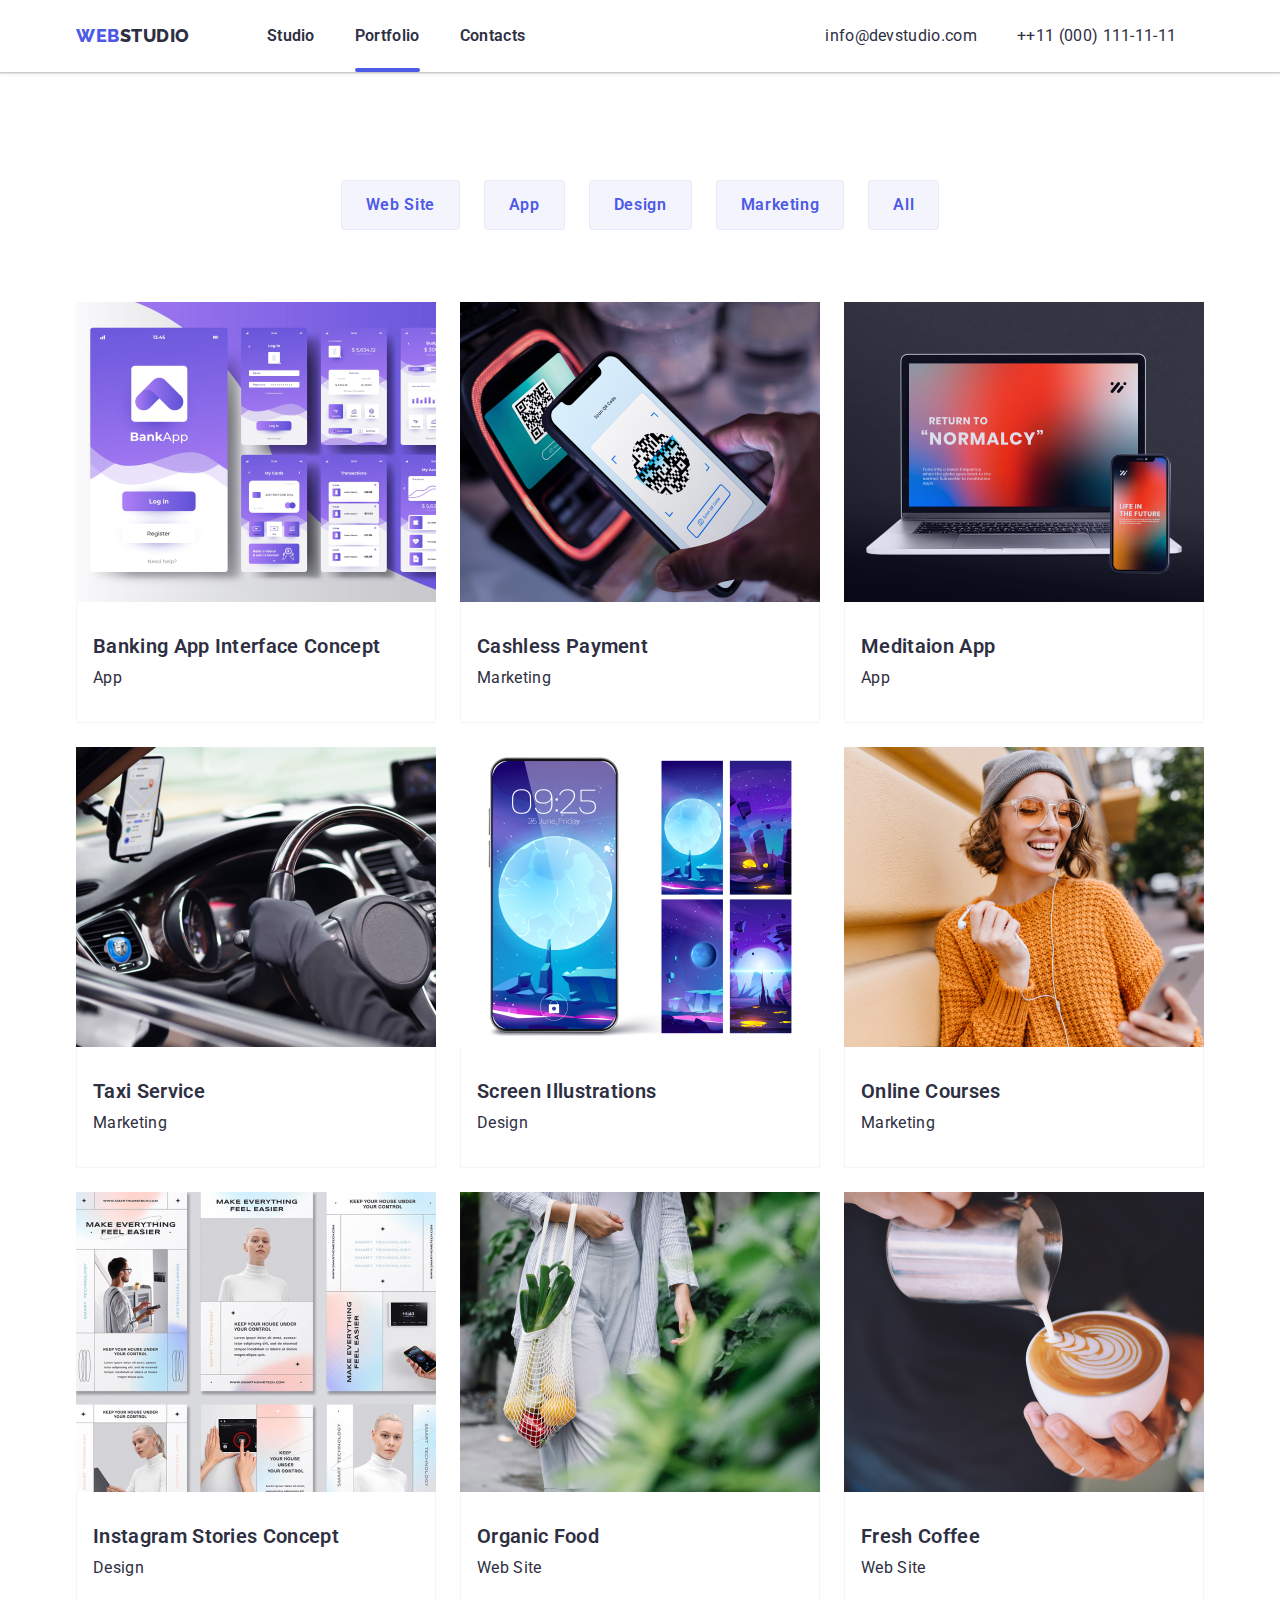
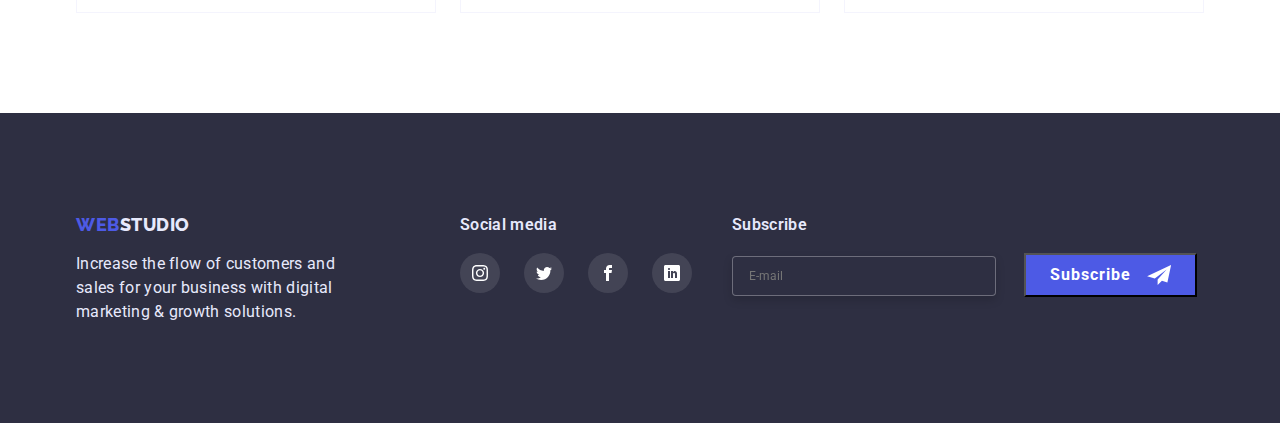
==== portfolio.html @ caf5ab5a "hw7 studio m-first" ====
<!DOCTYPE html>
<html lang="en">
  <head>
    <meta charset="UTF-8" />
    <meta http-equiv="X-UA-Compatible" content="IE=edge" />
    <meta name="viewport" content="width=device-width, initial-scale=1.0" />
    <link rel="stylesheet" href="./css/modern-normalize.css" />
    <link rel="stylesheet" href="./css/style.css" />
    <link rel="preconnect" href="https://fonts.googleapis.com" />
    <link rel="preconnect" href="https://fonts.gstatic.com" crossorigin />
    <link
      href="https://fonts.googleapis.com/css2?family=Raleway:wght@700&family=Roboto:wght@400;500;700;900&display=swap"
      rel="stylesheet"
    />
    <title>Halahan Kirill HW2[index]</title>
  </head>
  <body>
    <!--Header-->
    <header class="header">
      <div class="container">
        <!--logo-->
        <a href="./index.html" class="logo"><span>WEB</span>STUDIO</a>
        <!--Navigation-->
        <nav>
          <ul class="primary-navigation-list">
            <li class="primary-nav-item">
              <a class="primary-navigation-link" href="./index.html">Studio</a>
            </li>
            <li class="primary-nav-item">
              <a class="primary-navigation-link current" href="./portfolio.html"
                >Portfolio</a
              >
            </li>
            <li class="primary-nav-item">
              <a class="primary-navigation-link" href="#">Contacts</a>
            </li>
          </ul>
        </nav>
        <!--Contacts-->
        <ul class="contacts-list">
          <li class="contact-item">
            <a class="contact-link" href="mailto:info@devstudio.com"
              >info@devstudio.com</a
            >
          </li>
          <li class="contact-item">
            <a class="contact-link" href="tel:++110001111111"
              >++11 (000) 111-11-11</a
            >
          </li>
        </ul>
      </div>
    </header>
    <main>
      <!--Filters-->
      <section class="portfolio-section">
        <ul class="filter-list">
          <li class="filter-button">
            <button class="filter-item" type="button">Web Site</button>
          </li>
          <li class="filter-button">
            <button class="filter-item" type="button">App</button>
          </li>
          <li class="filter-button">
            <button class="filter-item" type="button">Design</button>
          </li>
          <li class="filter-button">
            <button class="filter-item" type="button">Marketing</button>
          </li>
          <li class="filter-button">
            <button class="filter-item" type="button">All</button>
          </li>
        </ul>
        <!--Catalog-->
        <div class="container">
          <ul class="catalog-list">
            <li class="catalog-item">
              <a class="catalog-link" href="#">
                <div class="catalog-thumb">
                  <img
                    class="catalog-image"
                    src="./img/banking_app.jpg"
                    alt="Banking App"
                  />
                  <div class="catalog-overlay">
                    <p class="catalog-overlay-text">
                      14 Stylish and User-Friendly App Design Concepts · Task
                      Manager App · Calorie Tracker App · Exotic Fruit Ecommerce
                      App · Cloud Storage App
                    </p>
                  </div>
                </div>
                <div class="catalog-content">
                  <h3 class="catalog-heading heading-color">
                    Banking App Interface Concept
                  </h3>
                  <p class="catalog-desc">App</p>
                </div>
              </a>
            </li>
            <li class="catalog-item">
              <a class="catalog-link" href="#">
                <div class="catalog-thumb">
                  <img
                    class="catalog-image"
                    src="./img/cashless_payment.jpg"
                    alt="Project"
                  />
                  <div class="catalog-overlay">
                    <p class="catalog-overlay-text">
                      14 Stylish and User-Friendly App Design Concepts · Task
                      Manager App · Calorie Tracker App · Exotic Fruit Ecommerce
                      App · Cloud Storage App
                    </p>
                  </div>
                </div>
                <div class="catalog-content">
                  <h3 class="catalog-heading heading-color">
                    Cashless Payment
                  </h3>
                  <p class="catalog-desc">Marketing</p>
                </div>
              </a>
            </li>
            <li class="catalog-item">
              <a class="catalog-link" href="#">
                <div class="catalog-thumb">
                  <img
                    class="catalog-image"
                    src="./img/meditation_app.jpg"
                    alt="Meditaion App"
                  />
                  <div class="catalog-overlay">
                    <p class="catalog-overlay-text">
                      14 Stylish and User-Friendly App Design Concepts · Task
                      Manager App · Calorie Tracker App · Exotic Fruit Ecommerce
                      App · Cloud Storage App
                    </p>
                  </div>
                </div>
                <div class="catalog-content">
                  <h3 class="catalog-heading heading-color">Meditaion App</h3>
                  <p class="catalog-desc">App</p>
                </div>
              </a>
            </li>
            <li class="catalog-item">
              <a class="catalog-link" href="#">
                <div class="catalog-thumb">
                  <img
                    class="catalog-image"
                    src="./img/taxi_service.jpg"
                    alt="Taxi Service"
                  />
                  <div class="catalog-overlay">
                    <p class="catalog-overlay-text">
                      14 Stylish and User-Friendly App Design Concepts · Task
                      Manager App · Calorie Tracker App · Exotic Fruit Ecommerce
                      App · Cloud Storage App
                    </p>
                  </div>
                </div>
                <div class="catalog-content">
                  <h3 class="catalog-heading heading-color">Taxi Service</h3>
                  <p class="catalog-desc">Marketing</p>
                </div>
              </a>
            </li>
            <li class="catalog-item">
              <a class="catalog-link" href="#">
                <div class="catalog-thumb">
                  <img
                    class="catalog-image"
                    src="./img/screen_illustration.jpg"
                    alt="Screen Illustrations"
                  />
                  <div class="catalog-overlay">
                    <p class="catalog-overlay-text">
                      14 Stylish and User-Friendly App Design Concepts · Task
                      Manager App · Calorie Tracker App · Exotic Fruit Ecommerce
                      App · Cloud Storage App
                    </p>
                  </div>
                </div>
                <div class="catalog-content">
                  <h3 class="catalog-heading heading-color">
                    Screen Illustrations
                  </h3>
                  <p class="catalog-desc">Design</p>
                </div>
              </a>
            </li>
            <li class="catalog-item">
              <a class="catalog-link" href="#">
                <div class="catalog-thumb">
                  <img
                    class="catalog-image"
                    src="./img/online_cources.jpg"
                    alt="Online Courses"
                  />
                  <div class="catalog-overlay">
                    <p class="catalog-overlay-text">
                      14 Stylish and User-Friendly App Design Concepts · Task
                      Manager App · Calorie Tracker App · Exotic Fruit Ecommerce
                      App · Cloud Storage App
                    </p>
                  </div>
                </div>
                <div class="catalog-content">
                  <h3 class="catalog-heading heading-color">Online Courses</h3>
                  <p class="catalog-desc">Marketing</p>
                </div>
              </a>
            </li>
            <li class="catalog-item">
              <a class="catalog-link" href="#">
                <div class="catalog-thumb">
                  <img
                    class="catalog-image"
                    src="./img/instagram_stories.jpg"
                    alt="Instagram Stories Concept"
                  />
                  <div class="catalog-overlay">
                    <p class="catalog-overlay-text">
                      14 Stylish and User-Friendly App Design Concepts · Task
                      Manager App · Calorie Tracker App · Exotic Fruit Ecommerce
                      App · Cloud Storage App
                    </p>
                  </div>
                </div>
                <div class="catalog-content">
                  <h3 class="catalog-heading heading-color">
                    Instagram Stories Concept
                  </h3>
                  <p class="catalog-desc">Design</p>
                </div>
              </a>
            </li>
            <li class="catalog-item">
              <a class="catalog-link" href="#">
                <div class="catalog-thumb">
                  <img
                    class="catalog-image"
                    src="./img/organic_food.jpg"
                    alt="Organic Food"
                  />
                  <div class="catalog-overlay">
                    <p class="catalog-overlay-text">
                      14 Stylish and User-Friendly App Design Concepts · Task
                      Manager App · Calorie Tracker App · Exotic Fruit Ecommerce
                      App · Cloud Storage App
                    </p>
                  </div>
                </div>
                <div class="catalog-content">
                  <h3 class="catalog-heading heading-color">Organic Food</h3>
                  <p class="catalog-desc">Web Site</p>
                </div>
              </a>
            </li>
            <li class="catalog-item">
              <a class="catalog-link" href="#">
                <div class="catalog-thumb">
                  <img
                    class="catalog-image"
                    src="./img/coffe.jpg"
                    alt="Fresh Coffee"
                  />
                  <div class="catalog-overlay">
                    <p class="catalog-overlay-text">
                      14 Stylish and User-Friendly App Design Concepts · Task
                      Manager App · Calorie Tracker App · Exotic Fruit Ecommerce
                      App · Cloud Storage App
                    </p>
                  </div>
                </div>
                <div class="catalog-content">
                  <h3 class="catalog-heading heading-color">Fresh Coffee</h3>
                  <p class="catalog-desc">Web Site</p>
                </div>
              </a>
            </li>
          </ul>
        </div>
      </section>
    </main>
    <footer class="footer">
      <div class="footer-container">
        <div class="footer-desc-block">
          <a href="./index.html" class="footer-logo"><span>WEB</span>STUDIO</a>
          <p class="footer-desc">
            Increase the flow of customers and sales for your business with
            digital marketing & growth solutions.
          </p>
        </div>
        <div class="footer-social-media-block">
          <p class="footer-social-media-title">Social media</p>
          <ul class="footer-social-media-list">
            <li class="footer-social-media-item">
              <a href="#" class="footer-social-media-link">
                <svg class="footer-social-media-ico">
                  <use href="./img/symbol-defs.svg#instagram"></use>
                </svg>
              </a>
            </li>
            <li class="footer-social-media-item">
              <a href="#" class="footer-social-media-link">
                <svg class="footer-social-media-ico">
                  <use href="./img/symbol-defs.svg#twitter"></use>
                </svg>
              </a>
            </li>
            <li class="footer-social-media-item">
              <a href="#" class="footer-social-media-link">
                <svg class="footer-social-media-ico">
                  <use href="./img/symbol-defs.svg#facebook"></use>
                </svg>
              </a>
            </li>
            <li class="footer-social-media-item">
              <a href="#" class="footer-social-media-link">
                <svg class="footer-social-media-ico">
                  <use href="./img/symbol-defs.svg#linkedin"></use>
                </svg>
              </a>
            </li>
          </ul>
        </div>
        <div class="footer-subscribe-block">
          <p class="footer-social-media-title">Subscribe</p>
          <form class="subscribe-form">
            <input
              type="email"
              placeholder="E-mail"
              name="mail"
              class="subscribe-mail"
            />
            <button type="submit" class="subscribe-button">
              Subscribe
              <svg class="subscribe-ico">
                <use href="./img/symbol-defs.svg#send"></use>
              </svg>
            </button>
          </form>
        </div>
      </div>
    </footer>
  </body>
</html>
---- css/style.css ----
body{
    background-color: #FFFFFF;
    font-family: 'Roboto', sans-serif;
    letter-spacing: 0.02em;
    color: #434455;
}

h1,
h2,
h3,
h4,
h5,
h6,
p,
ul {
    margin: 0;
    padding: 0;
}

.container{
    display: flex;
    flex-wrap: wrap;
    align-items: center;
    width: 1158px;
    padding: 0 15px 0 15px;
    margin: auto;
}

.footer-container{
    display: flex;
    flex-wrap: wrap;
    width: 1158px;
    padding: 0 15px 0 15px;
    margin: auto;
}


.section{
    padding: 120px 0 120px 0
}

.img-section {
    padding-bottom: 120px;
}

.portfolio-section{
    padding-top: 108px;
    padding-bottom: 100px;
}

.catalog-section{
    padding-bottom: 120px;
    padding-top: 0px;
}

.catalog-link{
    text-decoration: none;
    color: #2e2f42;
}

.heading-color{
    color: #2E2F42
}


.header{
    box-shadow: 0px 2px 1px rgba(46, 47, 66, 0.08),
        0px 1px 1px rgba(46, 47, 66, 0.16),
        0px 1px 6px rgba(46, 47, 66, 0.08);
}

.logo {
    font-family: 'Raleway';
    font-weight: 800;
    color: #2E2F42;
    text-decoration: none;
    font-size: 18px;
    line-height: 1.3;
    letter-spacing: 0.03em;
    margin-right: 77px;
    padding: 24px 0;
}

.logo span {
    font-family: 'Raleway';
    color: #4D5AE5;
    font-weight: 800;
}

.primary-navigation-list{
    list-style: none;
    display: flex;
    margin-right: 300px;
}

.primary-nav-item:not(:last-child) {
    margin-right: 40px;
}

.primary-navigation-link{
    display: block;
    color: #2E2F42;
    padding-top: 24px;
    padding-bottom: 24px;
    text-decoration: none;
    font-style: normal;
    font-weight: 600;
    font-size: 16px;
    line-height: 1.5;
    position: relative;

    transition-property: color;
    transition-duration: 250ms;
    transition-timing-function: cubic-bezier(0.4, 0, 0.2, 1);
}

.primary-navigation-item:last-child {
    margin-right: 0px;
}

.primary-navigation-link:hover,
.primary-navigation-link:focus {
    color: #434455;
}

.current::after {
    content: '';
    display: block;
    position: absolute;
    left: 0;
    bottom: 0;
    width: 100%;
    height: 4px;
    background-color: #4D5AE5;
    border-radius: 2px;
}

.primary-navigation-link:active {
    color: #4D5AE5;
}

.contacts-list {
    list-style: none;
    display: flex;
}

.contacts-list .contact-item:not(:last-child){
    margin-right: 40px;
}

.contact-link{
    color: #2E2F42;
    text-decoration: none;
    font-weight: 400;
    font-size: 16px;
    line-height: 1.5;

    transition-property: color;
    transition-duration: 250ms;
    transition-timing-function: cubic-bezier(0.4, 0, 0.2, 1);
}

.contact-link:hover,
.contact-link:focus {
    color: #434455;
}

.contact-link:active {
    color: #4D5AE5;
}

.hero-section{
    padding: 192px 0 192px 0;
    text-align: center;
    background-size: cover;
    max-width: 1600px;
    height: 603px;
    background-position: center;
    background-size: cover;
    margin-left:auto;
    margin-right: auto;
}

@media (min-resolution: 2dppx){
    .hero-section{
        background-image: linear-gradient(rgba(0, 0, 0, 0.7), rgba(0, 0, 0, 0.7)), url("../img/mobile_hero_bg@2x.jpg");
    }
}

@media (min-width: 768px){
    .hero-section{
        background-image: linear-gradient(rgba(0, 0, 0, 0.7), rgba(0, 0, 0, 0.7)), url("../img/tablet_hero_bg.jpg");
    }

        @media (min-resolution: 2dppx) {
            .hero-section {
                background-image: linear-gradient(rgba(0, 0, 0, 0.7), rgba(0, 0, 0, 0.7)), url("../img/tablet_hero_bg@2x.jpg");
            }
}
}

@media (min-width: 1200px) {
    .hero-section {
        background-image: linear-gradient(rgba(0, 0, 0, 0.7), rgba(0, 0, 0, 0.7)), url("../img/desktop_hero_bg.jpg");
    }

    @media (min-resolution: 2dppx) {
        .hero-section {
            background-image: linear-gradient(rgba(0, 0, 0, 0.7), rgba(0, 0, 0, 0.7)), url("../img/desktop_hero_bg@2x.jpg");
        }
    }
}



.hero-text{
    font-weight: 600;
    font-size: 56px;
    line-height: 1.07;
    color: #fff;
    margin-bottom: 48px;
    
}



.hero-button{
    font-family: 'Roboto', sans-serif;
    letter-spacing: 0.02em;
    font-weight: 600;
    font-size: 16px;
    line-height: 1.18;
    letter-spacing: 0.04em;
    cursor: pointer;
    color: #fff;
    background: #4D5AE5;
    border-style: none;
    border-radius: 4px;
    box-shadow: 0px 4px 4px 0px #00000026;
    padding: 16px 32px;

    transition-property: background box-shadow;
    transition-duration: 250ms;
    transition-timing-function: cubic-bezier(0.4, 0, 0.2, 1);
}

.hero-button:hover,
.hero-button:focus {
    box-shadow: 0px 1px 6px rgba(46, 47, 66, 0.08), 0px 1px 1px rgba(46, 47, 66, 0.16), 0px 2px 1px rgba(46, 47, 66, 0.08);
        
}

.hero-button:active{
    background: #404BBF;
        box-shadow: 0px 4px 4px rgba(0, 0, 0, 0.15);
        
}

.what-are-we-doing-list{
    list-style: none;
    display: flex;
    justify-content: space-between;
    align-items: center;

}

.what-are-we-doing-ico-bg{
    display: flex;
    justify-content: center;
    align-items: center;
    width: 264px;
    height: 112px;
    background: #F4F4FD;
    border-radius: 4px;
    margin-bottom: 8px;
}

.what-are-we-doing-ico{
    display: block;
    width: 64px;
    height: 64px;
}

.what-are-we-doing-item{
    width: 264px;
    margin-right: 24px;
}

.what-are-we-doing-item:last-child {
    margin-right: 0px;
}

.what-are-we-doing-heading{
    font-weight: 600;
    font-size: 20px;
    line-height: 1.2;
    margin-bottom: 8px;
}

.what-are-we-doing-img-heading{
    text-align: center;
    text-transform: capitalize;
        margin-bottom: 72px;
}

.what-are-we-doing-content {
    line-height: 1.5;
}

.what-are-we-doing-img-heading{
    font-weight: 600;
    font-size: 36px;
    line-height: 1.11;
}

.our-team-heading{
    font-weight: 600;
    font-size: 36px;
    line-height: 1.11;
    text-align: center;
    margin-bottom: 72px;
}

.work-list{
    display: flex;
    flex-wrap: wrap;
    list-style: none;
}

.work-item{
    width: 360;
    margin-right: 24px;
}

.work-item:last-child {
    margin-right: 0px;
}

.team{
    background-color: #F4F4FD;
}

.team-list{
    display: flex;
    flex-wrap: wrap;
    list-style: none;
}

.team-item{
    background-color: #FFFFFF;
    text-align: center;
    margin-right: 24px;
    box-shadow: 0px 1px 6px rgba(46, 47, 66, 0.08), 0px 1px 1px rgba(46, 47, 66, 0.16), 0px 2px 1px rgba(46, 47, 66, 0.08);
    border-radius: 0px 0px 4px 4px;
}

.team-item:last-child {
    margin-right: 0px;
}

.person-card-content{
    padding: 32px 16px;
}


.person-name-heading{
    font-weight: 600;
    font-size: 20px;
    line-height: 1.2;
    margin-bottom: 8px;
}

.person-description{
    font-weight: 400;
    font-size: 16px;
    line-height: 1.5;
}

.person-social-media-list{
    list-style: none;
    display: flex;
    justify-content: center;
    align-items: center;
    gap: 24px;
    margin-top: 12px;
}

.person-social-media-link{
    display: flex;
    justify-content: center;
    align-items: center;
    width: 40px;
    height: 40px;
    background-color: #4D5AE5;
    border-radius: 50%;

    transition-property: background-color;
    transition-duration: 250ms;
    transition-timing-function: cubic-bezier(0.4, 0, 0.2, 1);
}

.person-social-media-link:hover,
.person-social-media-link:focus{
    background-color: #31D0AA;
}

.person-social-media-ico {
    display: block;
    fill: #FFFFFF;
    width: 16px;
    height: 16px;
}

.customers-list{
    list-style: none;
    display: flex;
    flex-wrap: wrap;
}

.customers-item:not(:last-child){
    margin-right: 24px;
}

.customers-link{
    display: flex;
    justify-content: center;
    align-items: center;
    width: 168px;
    height: 88px;
    color: #8E8F99;
    border: 1px solid #8E8F99;
    border-radius: 4px;

    transition-property: color, border;
    transition-duration: 250ms;
    transition-timing-function: cubic-bezier(0.4, 0, 0.2, 1);
}

.customers-link:hover,
.customers-link:focus{
    color: #4D5AE5;
    border: 1px solid #4D5AE5;
}

.customers-ico{
    display: block;
    width: 104px;
    height: 56px;
    fill: currentColor;
}


.filter-list {
    display: flex;
    flex-wrap: wrap;
    justify-content: center;
    margin-bottom: 72px;
    list-style: none;
}

.filter-button {
    margin-right: 24px;
}

.filter-button:last-child {
    margin-right: 0px;
}

.filter-item {
    padding: 12px 24px;
    font-family: 'Roboto', sans-serif;
    font-weight: 600;
    font-size: 16px;
    line-height: 1.5;
    letter-spacing: 0.04em;
    background-color: #F4F4FD;
    color:#4D5AE5;
    cursor: pointer;
    border: 1px solid #E7E9FC;
    border-radius: 4px;
    
    transition-property: background-color, box-shadow, color;
    transition-duration: 250ms;
    transition-timing-function: cubic-bezier(0.4, 0, 0.2, 1);
}

.filter-item:hover,
.filter-item:focus {
    background-color: #4D5AE5;
    box-shadow: 0px 3px 1px rgba(0, 0, 0, 0.1), 0px 2px 1px rgba(0, 0, 0, 0.08), 0px 2px 2px rgba(0, 0, 0, 0.12);
    color: #fff;
}


.filter-item:active{
    background: #404BBF;
}

.catalog-list{
    display: flex;
    flex-wrap: wrap;
    list-style: none;
    margin-bottom: calc(-1 * 24px);
    margin-left: calc(-1 * 24px);
}

.catalog-item {
    font-weight: 400;
    font-size: 16px;
    line-height: 1.5;
    flex-basis: calc(100% / 3 - 2 *24px);
    margin-bottom: 24px;
    margin-left: 24px;

    transition-property: box-shadow;
    transition-duration: 250ms;
    transition-timing-function: cubic-bezier(0.4, 0, 0.2, 1);
}

.catalog-item:hover,
.catalog-item:focus{
    box-shadow: 0px 1px 6px rgba(46, 47, 66, 0.08), 0px 1px 1px rgba(46, 47, 66, 0.16), 0px 2px 1px rgba(46, 47, 66, 0.08);
}

.catalog-thumb{
    position: relative;
    overflow: hidden;
}

.catalog-overlay {
    content: "";
    position:absolute;
    top: 0;
    left: 0;
    width: 100%;
    height: 100%;
    background-color: #4D5AE5;
    opacity: 1;


    transform: translateY(100%);
    transition: transform 250ms cubic-bezier(0.4, 0, 0.2, 1)
}

.catalog-item:hover .catalog-overlay,
.catalog-item:focus .catalog-overlay{
    transform: translateY(0);
}

.catalog-overlay-text{
    color: #fff;
    position: absolute;
    display: flex;
    top: 32px;
    right: 32px;
    left: 40px;
}

.catalog-image{
    display: block;
    width: 360px;
    height: 300px;

}



.catalog-content{
    padding: 32px 16px;
    border: 0.5px solid #f4f4fd;
    border-top: none;
}

.catalog-heading{
    font-weight: 600;
    font-size: 20px;
    line-height: 1.2;
    margin-bottom: 8px;
}



.footer{
    background-color: #2E2F42;
    color: #E7E9FC;
    height: 310px;
    padding: 100px 0;
}

.footer-desc-block{
    display: block;
    margin-right: 120px; ;
    width: 264px;
}

.footer-logo {
    font-family: 'Raleway';
    font-weight: 800;
    text-decoration: none;
    font-size: 18px;
    line-height: 1.3;
    letter-spacing: 0.03em;
    color: #E7E9FC;
    display: block;
    margin-bottom: 16px;
}

.footer-logo span{
    font-family: 'Raleway';
    color: #4D5AE5;
    font-weight: 800;
}

.footer-social-media-block{
    margin-right: 40px;
}

.footer-social-media-title{
    font-family: 'Roboto';
    font-style: normal;
    font-weight: 600;
    font-size: 16px;
    line-height: 1.5;
    margin-bottom: 16px;
}

.footer-desc{
    font-weight: 400;
    font-size: 16px;
    line-height: 1.5;
}

.footer-social-media-list {
    list-style: none;
    display: flex;
    justify-content: center;
    align-items: center;
    gap: 24px;
    margin-top: 12px;
}

.footer-social-media-link {
    display: flex;
    justify-content: center;
    align-items: center;
    width: 40px;
    height: 40px;
    background-color: rgba(255, 255, 255, 0.1);;
    border-radius: 50%;

    transition-property: background-color;
    transition-duration: 250ms;
    transition-timing-function: cubic-bezier(0.4, 0, 0.2, 1);
}

.footer-social-media-link:hover,
.footer-social-media-link:focus {
    background-color: #31D0AA;
}

.footer-social-media-ico {
    display: block;
    fill: #FFFFFF;
    width: 16px;
    height: 16px;
}


.backdrop{
    position: fixed;
    top: 0;
    left: 0;
    width: 100%;
    height: 100%;
    background-color:rgba(0, 0, 0, 0.5);
}

.is-hidden{
    opacity: 0;
    pointer-events: none;
}

.modal{
    position: absolute;
    top: 50%;
    left: 50%;
    transform: translate(-50%, -50%);

    min-width: 408px;
    min-height: 576px;
    background-color: #FFFFFF;
}

.modal-close-button{
    cursor: pointer;

    margin-top: 24px;
    margin-left: 360px;

    display: flex;
    align-items: center;
    justify-content: center;

    width: 24px;
    height: 24px;
    border-radius: 50%;
    background: #E7E9FC;
    border: 1px solid rgba(0, 0, 0, 0.1);

    transition-property: box-shadow;
    transition-duration: 250ms;
    transition-timing-function: cubic-bezier(0.4, 0, 0.2, 1);
}

.modal-close-button:hover,
.modal-close-button:focus{
    box-shadow: 0px 1px 6px rgba(46, 47, 66, 0.08), 0px 1px 1px rgba(46, 47, 66, 0.16), 0px 2px 1px rgba(46, 47, 66, 0.08);
}

.modal-close-button-ico{
    display: block;
    width: 8px;
    height: 8px;
}

.modal-heading{
    font-family: 'Roboto';
    font-style: normal;
    font-weight: 600;
    font-size: 16px;
    line-height: 1.5;
    margin: 32px 24px 16px 24px;
    text-align: center;
}

.form{
    width: 360px;
    margin-left: auto;
    margin-right: auto;
    /* outline: 1px solid red; */
}

.form-area{
    position: relative;

    margin-bottom: 8px;
    /* outline: 1px solid blue; */
    display: flex;
    flex-direction: column-reverse;
}

.form-label{
    margin-bottom: 4px;
    color: #8E8F99;
    font-size: 12px;
    line-height: 1.16;
}

.form-input{
    margin: 0;
    padding: 0;
    border: 1px solid rgba(33, 33, 33, 0.2);
    border-radius: 4px;
    height: 40px;

    padding-left: 34px;


    transition-property: border-color color;
    transition-duration: 250ms;
    transition-timing-function: cubic-bezier(0.4, 0, 0.2, 1);
}

.input-ico-label{
    position: absolute;
    top: 50%;
    left: 19px;
    color: #2E2F42;
}

.input-ico{
    width: 13px;
    height: 13px;
    fill: currentColor;
}

.form-input:focus {
    border-color: #4D5AE5;
}

.form-input:focus+.form-label+.input-ico-label {
    color: #4D5AE5;
}

.form-input:focus+.input-ico-label {
    color: #4D5AE5;
}

.form-texarea{
    resize: none;

    border: 1px solid rgba(33, 33, 33, 0.2);
    border-radius: 4px;

    height: 120px;

    padding-left: 16px;
    padding-top: 8px;

    font-family: 'Roboto';
    font-style: normal;
    font-weight: 400;
    font-size: 12px;
    line-height: 0,875;
    letter-spacing: 0.01em;


    transition-property: border-color;
    transition-duration: 250ms;
    transition-timing-function: cubic-bezier(0.4, 0, 0.2, 1);
}

.form-texarea:focus {
    border-color: #4D5AE5;
}



.modal-privacy-link{
    text-decoration: none;
    color: #4D5AE5;
}

.form-privacy-check{
    appearance: none;

}

.privacy-check-icon-field{
    display: inline-flex;
    align-items: center;
    justify-content: center;
    margin-right: 8px;
    width: 16px;
    height: 16px;
    border: 1.25px solid #2E2F42;
    border-radius: 2px;


    transition-property: background-color border-color;
    transition-duration: 250ms;
    transition-timing-function: cubic-bezier(0.4, 0, 0.2, 1);
}

.privacy-check-icon{
    width: 10px;
    height: 8px;
    fill: #FFFFFF;
}

.form-privacy-check:checked +.privacy-check-icon-field {
    background-color: #4D5AE5;
    border-color: #4D5AE5;
}

.submit-button{
    font-family: 'Roboto';
    font-weight: 600;
    font-size: 16px;
    line-height: 1.18;
    color: #FFFFFF;

    display: flex;
    align-items: center;
    justify-content: center;

    background: #4D5AE5;
    box-shadow: 0px 4px 4px rgba(0, 0, 0, 0.15);
    border-radius: 4px;

    width: 170px;
    height: 51px;

    
    margin-top: 24px;
    margin-left: auto;
    margin-right: auto;
    margin-bottom: 24px;

    transition-property: box-shadow background;
    transition-duration: 250ms;
    transition-timing-function: cubic-bezier(0.4, 0, 0.2, 1);
}

.submit-button:hover,
.submit-button:focus{
    box-shadow: 0px 1px 6px rgba(46, 47, 66, 0.08), 0px 1px 1px rgba(46, 47, 66, 0.16), 0px 2px 1px rgba(46, 47, 66, 0.08);
        
}
        
.submit-button:active {
    background: #404BBF;
    box-shadow: 0px 4px 4px rgba(0, 0, 0, 0.15);
}

.subscribe-mail{
    display: inline-block;
    width: 264px;
    height: 40px;

    background-color: #2E2F42;

    border: 1px solid rgba(255, 255, 255, 0.3);
    filter: drop-shadow(0px 4px 4px rgba(0, 0, 0, 0.15));
    border-radius: 4px;

    padding-left: 16px;

    margin-right: 24px;

    color: #FFFFFF;

    font-family: 'Roboto';
    font-size: 12px;
    line-height: 1;
}

.subscribe-button{
    display: inline-flex;
    justify-content: center;
    align-items: center;
    padding: 8px 24px;

    gap: 16px;

    background-color: #4D5AE5;

    font-family: 'Roboto';
    font-weight: 700;
    line-height: 1.5;
    color: #FFFFFF;
    letter-spacing: 0.06em;
}

.subscribe-ico{
    width: 24px;
    height: 20px;
    fill: #FFFFFF;
}
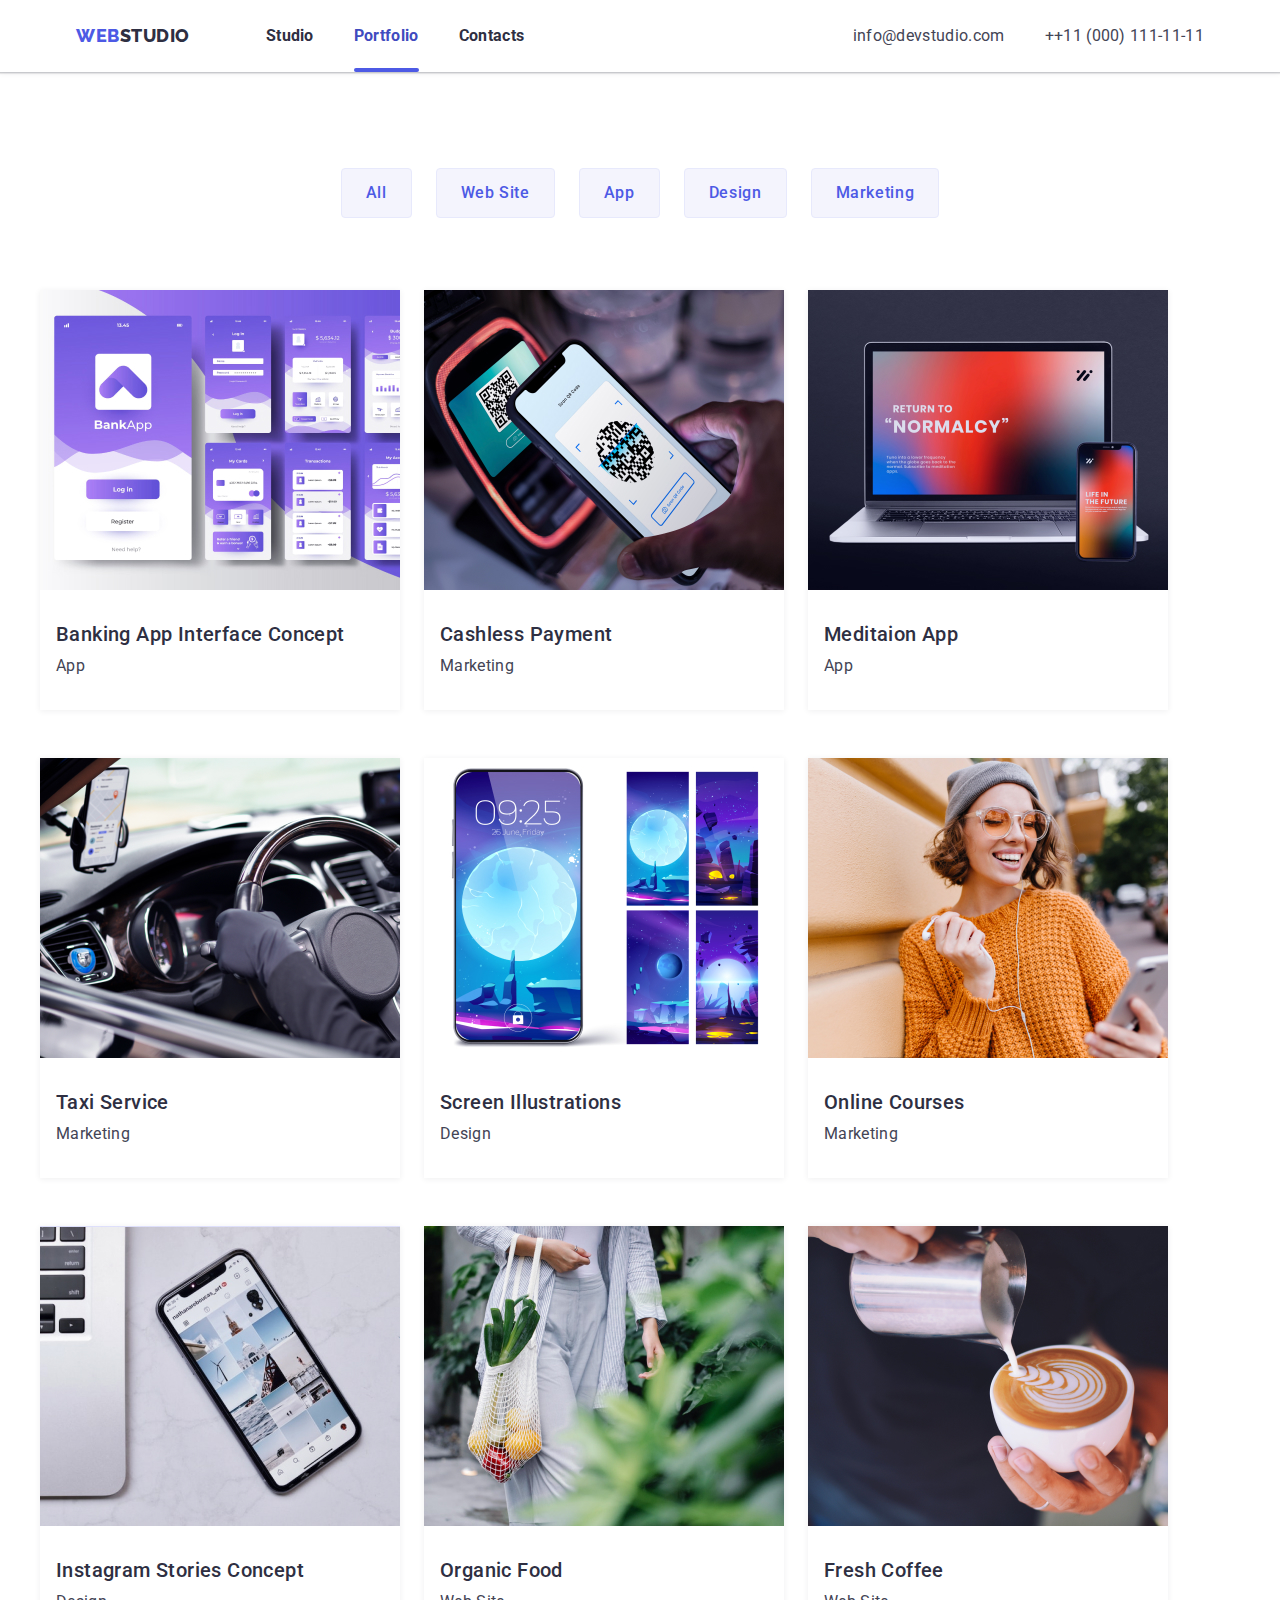
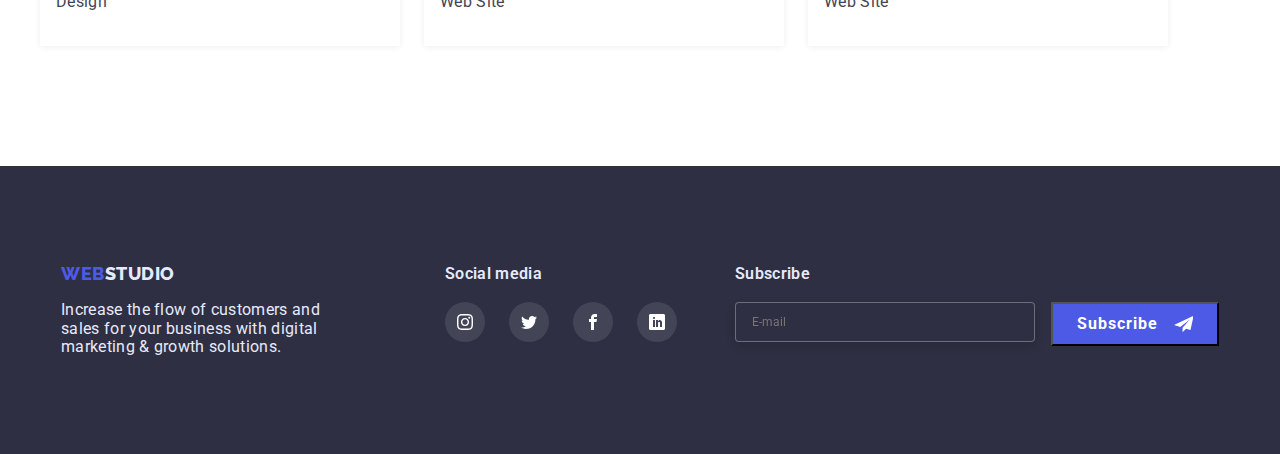
==== commit d2bef70f: "hw7 studio m-first V2.0" ====
--- a/portfolio.html
+++ b/portfolio.html
@@ -5,21 +5,26 @@
     <meta http-equiv="X-UA-Compatible" content="IE=edge" />
     <meta name="viewport" content="width=device-width, initial-scale=1.0" />
     <link rel="stylesheet" href="./css/modern-normalize.css" />
-    <link rel="stylesheet" href="./css/style.css" />
+    <link rel="stylesheet" href="./css/mobile-first-style.css" />
     <link rel="preconnect" href="https://fonts.googleapis.com" />
     <link rel="preconnect" href="https://fonts.gstatic.com" crossorigin />
     <link
       href="https://fonts.googleapis.com/css2?family=Raleway:wght@700&family=Roboto:wght@400;500;700;900&display=swap"
       rel="stylesheet"
     />
-    <title>Halahan Kirill HW2[index]</title>
+    <title>Halahan Kirill HW2[portfolio]</title>
   </head>
-  <body>
+  <body class="">
     <!--Header-->
     <header class="header">
       <div class="container">
         <!--logo-->
         <a href="./index.html" class="logo"><span>WEB</span>STUDIO</a>
+        <button type="button" class="mobile-menu-button" data-menu-open>
+          <svg class="mobile-menu-button-ico">
+            <use href="./img/symbol-defs.svg#mobile-menu"></use>
+          </svg>
+        </button>
         <!--Navigation-->
         <nav>
           <ul class="primary-navigation-list">
@@ -51,36 +56,44 @@
         </ul>
       </div>
     </header>
+    <!--Main content-->
     <main>
       <!--Filters-->
       <section class="portfolio-section">
-        <ul class="filter-list">
-          <li class="filter-button">
-            <button class="filter-item" type="button">Web Site</button>
-          </li>
-          <li class="filter-button">
-            <button class="filter-item" type="button">App</button>
-          </li>
-          <li class="filter-button">
-            <button class="filter-item" type="button">Design</button>
-          </li>
-          <li class="filter-button">
-            <button class="filter-item" type="button">Marketing</button>
-          </li>
-          <li class="filter-button">
-            <button class="filter-item" type="button">All</button>
-          </li>
-        </ul>
-        <!--Catalog-->
         <div class="container">
+          <ul class="filter-list">
+            <li class="filter-button">
+              <button class="filter-item" type="button">All</button>
+            </li>
+            <li class="filter-button">
+              <button class="filter-item" type="button">Web Site</button>
+            </li>
+            <li class="filter-button">
+              <button class="filter-item" type="button">App</button>
+            </li>
+            <li class="filter-button">
+              <button class="filter-item" type="button">Design</button>
+            </li>
+            <li class="filter-button">
+              <button class="filter-item" type="button">Marketing</button>
+            </li>
+          </ul>
+          <!--Catalog-->
+
           <ul class="catalog-list">
             <li class="catalog-item">
               <a class="catalog-link" href="#">
                 <div class="catalog-thumb">
                   <img
                     class="catalog-image"
+                    srcset="
+                      ./img/banking_app.jpg    1x,
+                      ./img/banking_app@2x.jpg 2x
+                    "
                     src="./img/banking_app.jpg"
                     alt="Banking App"
+                    width="360"
+                    height="300"
                   />
                   <div class="catalog-overlay">
                     <p class="catalog-overlay-text">
@@ -103,8 +116,14 @@
                 <div class="catalog-thumb">
                   <img
                     class="catalog-image"
+                    srcset="
+                      ./img/cashless_payment.jpg    1x,
+                      ./img/cashless_payment@2x.jpg 2x
+                    "
                     src="./img/cashless_payment.jpg"
                     alt="Project"
+                    width="360"
+                    height="300"
                   />
                   <div class="catalog-overlay">
                     <p class="catalog-overlay-text">
@@ -127,8 +146,14 @@
                 <div class="catalog-thumb">
                   <img
                     class="catalog-image"
+                    srcset="
+                      ./img/meditation_app.jpg    1x,
+                      ./img/meditation_app@2x.jpg 2x
+                    "
                     src="./img/meditation_app.jpg"
                     alt="Meditaion App"
+                    width="360"
+                    height="300"
                   />
                   <div class="catalog-overlay">
                     <p class="catalog-overlay-text">
@@ -149,8 +174,14 @@
                 <div class="catalog-thumb">
                   <img
                     class="catalog-image"
+                    srcset="
+                      ./img/taxi_service.jpg    1x,
+                      ./img/taxi_service@2x.jpg 2x
+                    "
                     src="./img/taxi_service.jpg"
                     alt="Taxi Service"
+                    width="360"
+                    height="300"
                   />
                   <div class="catalog-overlay">
                     <p class="catalog-overlay-text">
@@ -171,8 +202,14 @@
                 <div class="catalog-thumb">
                   <img
                     class="catalog-image"
+                    srcset="
+                      ./img/screen_illustration.jpg    1x,
+                      ./img/screen_illustration@2x.jpg 2x
+                    "
                     src="./img/screen_illustration.jpg"
                     alt="Screen Illustrations"
+                    width="360"
+                    height="300"
                   />
                   <div class="catalog-overlay">
                     <p class="catalog-overlay-text">
@@ -195,8 +232,14 @@
                 <div class="catalog-thumb">
                   <img
                     class="catalog-image"
+                    srcset="
+                      ./img/online_cources.jpg    1x,
+                      ./img/online_cources@2x.jpg 2x
+                    "
                     src="./img/online_cources.jpg"
                     alt="Online Courses"
+                    width="360"
+                    height="300"
                   />
                   <div class="catalog-overlay">
                     <p class="catalog-overlay-text">
@@ -217,8 +260,14 @@
                 <div class="catalog-thumb">
                   <img
                     class="catalog-image"
+                    srcset="
+                      ./img/instagram_stories.jpg    1x,
+                      ./img/instagram_stories@2x.jpg 2x
+                    "
                     src="./img/instagram_stories.jpg"
                     alt="Instagram Stories Concept"
+                    width="360"
+                    height="300"
                   />
                   <div class="catalog-overlay">
                     <p class="catalog-overlay-text">
@@ -241,8 +290,14 @@
                 <div class="catalog-thumb">
                   <img
                     class="catalog-image"
+                    srcset="
+                      ./img/organic_food.jpg    1x,
+                      ./img/organic_food@2x.jpg 2x
+                    "
                     src="./img/organic_food.jpg"
                     alt="Organic Food"
+                    width="360"
+                    height="300"
                   />
                   <div class="catalog-overlay">
                     <p class="catalog-overlay-text">
@@ -263,8 +318,11 @@
                 <div class="catalog-thumb">
                   <img
                     class="catalog-image"
+                    srcset="./img/coffe.jpg 1x, ./img/coffe@2x.jpg 2x"
                     src="./img/coffe.jpg"
                     alt="Fresh Coffee"
+                    width="360"
+                    height="300"
                   />
                   <div class="catalog-overlay">
                     <p class="catalog-overlay-text">
@@ -284,47 +342,117 @@
         </div>
       </section>
     </main>
+    <!--======Mob-menu======-->
+    <div class="mobile-menu" data-menu>
+      <div class="mobile-menu-container">
+        <button class="mobile-menu-close-button" type="button" data-menu-close>
+          <svg class="mobile-menu-close-button-ico">
+            <use href="./img/symbol-defs.svg#close-button"></use>
+          </svg>
+        </button>
+        <ul class="mobile-nav-list">
+          <li class="mobile-nav-item">
+            <a class="mobile-nav-link" href="./index.html">Studio</a>
+          </li>
+          <li class="mobile-nav-item">
+            <a class="mobile-nav-link" href="./portfolio.html">Portfolio</a>
+          </li>
+          <li class="mobile-nav-item">
+            <a class="mobile-nav-link mobile-nav-colored" href="#">Contacts</a>
+          </li>
+        </ul>
+        <ul class="mobile-menu-contacts-list">
+          <li class="mobile-menu-contacts-item">
+            <a
+              class="mobile-menu-contacts-link-mail"
+              href="mailto:info@devstudio.com"
+              >info@devstudio.com</a
+            >
+          </li>
+          <li class="mobile-menu-contacts-item">
+            <a class="mobile-menu-contacts-link-tel" href="tel:+110001111111"
+              >+11 (000) 111-11-11</a
+            >
+          </li>
+        </ul>
+        <ul class="person-social-media-list">
+          <li class="person-social-media-item">
+            <a href="#" class="person-social-media-link">
+              <svg class="person-social-media-ico">
+                <use href="./img/symbol-defs.svg#instagram"></use>
+              </svg>
+            </a>
+          </li>
+          <li class="person-social-media-item">
+            <a href="#" class="person-social-media-link">
+              <svg class="person-social-media-ico">
+                <use href="./img/symbol-defs.svg#twitter"></use>
+              </svg>
+            </a>
+          </li>
+          <li class="person-social-media-item">
+            <a href="#" class="person-social-media-link">
+              <svg class="person-social-media-ico">
+                <use href="./img/symbol-defs.svg#facebook"></use>
+              </svg>
+            </a>
+          </li>
+          <li class="person-social-media-item">
+            <a href="#" class="person-social-media-link">
+              <svg class="person-social-media-ico">
+                <use href="./img/symbol-defs.svg#linkedin"></use>
+              </svg>
+            </a>
+          </li>
+        </ul>
+      </div>
+    </div>
+    <!--======FOOTER=========-->
     <footer class="footer">
       <div class="footer-container">
-        <div class="footer-desc-block">
-          <a href="./index.html" class="footer-logo"><span>WEB</span>STUDIO</a>
-          <p class="footer-desc">
-            Increase the flow of customers and sales for your business with
-            digital marketing & growth solutions.
-          </p>
-        </div>
-        <div class="footer-social-media-block">
-          <p class="footer-social-media-title">Social media</p>
-          <ul class="footer-social-media-list">
-            <li class="footer-social-media-item">
-              <a href="#" class="footer-social-media-link">
-                <svg class="footer-social-media-ico">
-                  <use href="./img/symbol-defs.svg#instagram"></use>
-                </svg>
-              </a>
-            </li>
-            <li class="footer-social-media-item">
-              <a href="#" class="footer-social-media-link">
-                <svg class="footer-social-media-ico">
-                  <use href="./img/symbol-defs.svg#twitter"></use>
-                </svg>
-              </a>
-            </li>
-            <li class="footer-social-media-item">
-              <a href="#" class="footer-social-media-link">
-                <svg class="footer-social-media-ico">
-                  <use href="./img/symbol-defs.svg#facebook"></use>
-                </svg>
-              </a>
-            </li>
-            <li class="footer-social-media-item">
-              <a href="#" class="footer-social-media-link">
-                <svg class="footer-social-media-ico">
-                  <use href="./img/symbol-defs.svg#linkedin"></use>
-                </svg>
-              </a>
-            </li>
-          </ul>
+        <div class="tablet-wrapper">
+          <div class="footer-desc-block">
+            <a href="./index.html" class="footer-logo"
+              ><span>WEB</span>STUDIO</a
+            >
+            <p class="footer-desc">
+              Increase the flow of customers and sales for your business with
+              digital marketing & growth solutions.
+            </p>
+          </div>
+          <div class="footer-social-media-block">
+            <p class="footer-social-media-title">Social media</p>
+            <ul class="footer-social-media-list">
+              <li class="footer-social-media-item">
+                <a href="#" class="footer-social-media-link">
+                  <svg class="footer-social-media-ico">
+                    <use href="./img/symbol-defs.svg#instagram"></use>
+                  </svg>
+                </a>
+              </li>
+              <li class="footer-social-media-item">
+                <a href="#" class="footer-social-media-link">
+                  <svg class="footer-social-media-ico">
+                    <use href="./img/symbol-defs.svg#twitter"></use>
+                  </svg>
+                </a>
+              </li>
+              <li class="footer-social-media-item">
+                <a href="#" class="footer-social-media-link">
+                  <svg class="footer-social-media-ico">
+                    <use href="./img/symbol-defs.svg#facebook"></use>
+                  </svg>
+                </a>
+              </li>
+              <li class="footer-social-media-item">
+                <a href="#" class="footer-social-media-link">
+                  <svg class="footer-social-media-ico">
+                    <use href="./img/symbol-defs.svg#linkedin"></use>
+                  </svg>
+                </a>
+              </li>
+            </ul>
+          </div>
         </div>
         <div class="footer-subscribe-block">
           <p class="footer-social-media-title">Subscribe</p>
@@ -345,5 +473,6 @@
         </div>
       </div>
     </footer>
+    <script src="./js/mobile-menu.js"></script>
   </body>
 </html>
--- a/css/mobile-first-style.css
+++ b/css/mobile-first-style.css
@@ -0,0 +1,1466 @@
+/*++++++++GENERAL+++++++++++*/
+
+body {
+  background-color: #ffffff;
+  font-family: "Roboto", sans-serif;
+  letter-spacing: 0.02em;
+  color: #434455;
+  min-width: 320px;
+  font-size: 16px;
+  margin: auto;
+  padding: 0;
+}
+
+h1,
+h2,
+h3,
+h4,
+h5,
+h6,
+p,
+ul {
+  margin: 0;
+  padding: 0;
+}
+
+img {
+  display: block;
+  width: 100%;
+  height: auto;
+}
+
+body.modal-open,
+body.menu-open {
+  overflow: hidden;
+}
+
+.container {
+  margin: auto;
+}
+
+@media screen and (min-width: 768px) {
+  .container {
+    width: 768px;
+  }
+}
+
+@media screen and (min-width: 1200px) {
+  .container {
+    width: 1200px;
+  }
+}
+
+/*++++++++HEADER+++++++++++*/
+
+.header {
+  box-shadow: 0px 2px 1px rgb(46 47 66 / 8%), 0px 1px 1px rgb(46 47 66 / 16%),
+    0px 1px 6px rgb(46 47 66 / 8%);
+}
+
+.header-wrapper {
+  padding: 24px 0;
+  display: flex;
+  justify-content: space-between;
+  align-items: center;
+}
+
+.header .container {
+  display: flex;
+  align-items: center;
+}
+
+@media screen and (max-width: 767px) {
+  .primary-navigation-list,
+  .contacts-list {
+    display: none;
+  }
+
+  .container {
+    max-width: 428px;
+  }
+}
+
+@media screen and (max-width: 1200px) {
+  .container {
+    padding-left: 16px;
+    padding-right: 16px;
+  }
+}
+
+.logo {
+  font-family: Raleway, sans-serif;
+  font-weight: 800;
+  font-size: 18px;
+  line-height: 1.33;
+  letter-spacing: 0.03em;
+  text-transform: uppercase;
+
+  text-decoration: none;
+
+  color: #2e2f42;
+
+  padding: 24px 0;
+}
+
+.logo span {
+  color: #4d5ae5;
+}
+
+.mobile-menu-button {
+  background-color: transparent;
+  line-height: 0;
+  padding: 0;
+  border: none;
+  margin-left: auto;
+}
+
+.mobile-menu-button-ico {
+  width: 32px;
+  height: 22px;
+}
+
+@media screen and (min-width: 768px) {
+  .header .container {
+    padding-top: 0;
+    padding-bottom: 0;
+  }
+  .logo {
+    margin-right: 123px;
+  }
+
+  .mobile-menu-button {
+    display: none;
+  }
+
+  .primary-navigation-list,
+  .contacts-list {
+    display: flex;
+    justify-content: center;
+    align-items: center;
+    list-style: none;
+  }
+
+  .primary-navigation-list {
+    gap: 40px;
+  }
+
+  .contacts-list {
+    margin-left: auto;
+    flex-direction: column;
+  }
+
+  .primary-navigation-link {
+    text-decoration: none;
+    display: block;
+    position: relative;
+    color: #2e2f42;
+    font-weight: 700;
+    padding: 24px 0;
+    line-height: 1.5;
+    letter-spacing: 0.02em;
+
+    transition-property: color;
+    transition-duration: 250ms;
+    transition-timing-function: cubic-bezier(0.4, 0, 0.2, 1);
+  }
+
+  .primary-navigation-link:hover,
+  .primary-navigation-link:focus {
+    color: #434455;
+  }
+
+  .primary-navigation-link:active {
+    color: #4d5ae5;
+  }
+
+  .current {
+    color: #404bbf;
+  }
+
+  .current::after {
+    content: "";
+    display: block;
+    position: absolute;
+    left: 0;
+    bottom: 0;
+    width: 100%;
+    height: 4px;
+    background-color: #4d5ae5;
+    border-radius: 2px;
+  }
+
+  .contacts-list {
+    list-style: none;
+    margin-bottom: 10px;
+  }
+
+  .contact-link {
+    text-decoration: none;
+    color: #434455;
+
+    transition-property: color;
+    transition-duration: 250ms;
+    transition-timing-function: cubic-bezier(0.4, 0, 0.2, 1);
+  }
+
+  .contact-link:hover,
+  .contact-link:focus {
+    color: #434455;
+  }
+
+  .contact-link:active {
+    color: #4d5ae5;
+  }
+
+  .contact-item:first-child {
+    padding-top: 24px;
+    margin-bottom: 4px;
+  }
+}
+
+@media screen and (min-width: 768px) and (max-width: 1200px) {
+  .contact-link {
+    display: block;
+    font-size: 12px;
+    line-height: 1.33;
+    letter-spacing: 0.04em;
+  }
+}
+
+@media screen and (min-width: 1200px) {
+  .header .container {
+    max-width: 1158px;
+    padding: 0 15px;
+  }
+
+  .logo {
+    margin-right: 76px;
+  }
+
+  .contacts-list {
+    flex-direction: row;
+    align-items: center;
+    justify-content: center;
+    gap: 40px;
+    padding: 24px 0;
+    margin-bottom: 0;
+  }
+
+  .contact-item:first-child {
+    padding-top: 0;
+    margin-bottom: 0;
+  }
+}
+
+/*++++++++HERO+++++++++++*/
+
+.hero-section {
+  padding: 112px 0;
+  background-position: center;
+  background-size: cover;
+  background-repeat: no-repeat;
+}
+
+.hero-text {
+  margin: auto;
+  font-weight: 500;
+  text-align: center;
+  color: #ffffff;
+  letter-spacing: 0.02em;
+}
+
+.hero-button {
+  display: block;
+  font-weight: 500;
+  line-height: 1.5;
+  letter-spacing: 0.04em;
+  padding: 16px 32px;
+  border-style: none;
+  border-radius: 4px;
+  background-color: #4d5ae5;
+  color: #ffffff;
+  box-shadow: 0px 4px 4px rgb(0 0 0 / 15%);
+
+  transition-property: background box-shadow;
+  transition-duration: 250ms;
+  transition-timing-function: cubic-bezier(0.4, 0, 0.2, 1);
+}
+
+.hero-button:hover,
+.hero-button:focus {
+  box-shadow: 0px 1px 6px rgba(46, 47, 66, 0.08),
+    0px 1px 1px rgba(46, 47, 66, 0.16), 0px 2px 1px rgba(46, 47, 66, 0.08);
+}
+
+.hero-button:active {
+  background: #404bbf;
+  box-shadow: 0px 4px 4px rgba(0, 0, 0, 0.15);
+}
+
+@media screen and (max-width: 767px) {
+  .hero-text {
+    max-width: 318px;
+    font-size: 36px;
+    line-height: 1.11;
+    margin-bottom: 72px;
+  }
+  .hero-button {
+    margin: auto;
+  }
+
+  .hero-section {
+    background-image: linear-gradient(rgba(0, 0, 0, 0.7), rgba(0, 0, 0, 0.7)),
+      url("../img/mobile_hero_bg.jpg");
+  }
+
+  @media (min-resolution: 2dppx) {
+    .hero-section {
+      background-image: linear-gradient(rgba(0, 0, 0, 0.7), rgba(0, 0, 0, 0.7)),
+        url("../img/mobile_hero_bg@2x.jpg");
+    }
+  }
+}
+
+@media screen and (min-width: 768px) {
+  .hero-text {
+    width: 494px;
+    font-size: 56px;
+    line-height: 1.07;
+  }
+
+  .hero-button {
+    margin: auto;
+  }
+}
+
+@media screen and (min-width: 768px) and (max-width: 1199px) {
+  .hero-text {
+    margin-bottom: 40px;
+  }
+
+  .hero-section {
+    background-image: linear-gradient(rgba(0, 0, 0, 0.7), rgba(0, 0, 0, 0.7)),
+      url("../img/tablet_hero_bg.jpg");
+  }
+
+  @media (min-resolution: 2dppx) {
+    .hero-section {
+      background-image: linear-gradient(rgba(0, 0, 0, 0.7), rgba(0, 0, 0, 0.7)),
+        url("../img/tablet_hero_bg@2x.jpg");
+    }
+  }
+}
+
+@media screen and (min-width: 1200px) {
+  .hero-section {
+    max-width: 1600px;
+    height: 600px;
+    padding: 188px 0;
+    margin: auto;
+  }
+
+  .hero-text {
+    margin-bottom: 48px;
+  }
+  .hero-section {
+    background-image: linear-gradient(rgba(0, 0, 0, 0.7), rgba(0, 0, 0, 0.7)),
+      url("../img/desktop_hero_bg.jpg");
+  }
+
+  @media (min-resolution: 2dppx) {
+    .hero-section {
+      background-image: linear-gradient(rgba(0, 0, 0, 0.7), rgba(0, 0, 0, 0.7)),
+        url("../img/desktop_hero_bg@2x.jpg");
+    }
+  }
+}
+
+/*++++++++WHAT ARE WE DOING TEXT+++++++++++*/
+
+.what-are-we-doing-list {
+  list-style: none;
+}
+
+.what-are-we-doing-heading {
+  letter-spacing: 0.02em;
+  margin-bottom: 8px;
+}
+
+.what-are-we-doing-content {
+  line-height: 1.5;
+  letter-spacing: 0.02em;
+  color: #434455;
+}
+
+@media screen and (max-width: 1199px) {
+  .feature-section {
+    padding-top: 96px;
+    padding-bottom: 96px;
+  }
+
+  .what-are-we-doing-heading {
+    font-size: 36px;
+    line-height: 1.11;
+    color: #2e2f42;
+  }
+
+  .what-are-we-doing-ico {
+    display: none;
+  }
+
+  .what-are-we-doing-content {
+    font-weight: 500;
+  }
+}
+
+@media screen and (max-width: 767px) {
+  .what-are-we-doing-heading {
+    text-align: center;
+  }
+
+  .what-are-we-doing-item:not(:last-child) {
+    margin-bottom: 72px;
+  }
+}
+
+@media screen and (min-width: 768px) {
+  .what-are-we-doing-list {
+    display: flex;
+  }
+}
+
+@media screen and (min-width: 768px) and (max-width: 1199px) {
+  .what-are-we-doing-list {
+    flex-wrap: wrap;
+    justify-content: space-between;
+  }
+
+  .what-are-we-doing-item {
+    width: 356px;
+  }
+
+  .what-are-we-doing-item:nth-child(-n + 2) {
+    margin-bottom: 72px;
+  }
+}
+
+@media screen and (min-width: 1200px) {
+  .feature-section {
+    padding-top: 120px;
+  }
+
+  .what-are-we-doing-list {
+    gap: 24px;
+  }
+
+  .what-are-we-doing-ico-bg {
+    display: flex;
+    justify-content: center;
+    align-items: center;
+    width: 264px;
+    height: 112px;
+    background: #f4f4fd;
+    border-radius: 4px;
+    margin-bottom: 8px;
+  }
+
+  .what-are-we-doing-ico {
+    width: 64px;
+    height: 64px;
+  }
+
+  .what-are-we-doing-heading {
+    font-weight: 500;
+    font-size: 20px;
+    line-height: 1.2;
+  }
+}
+
+/*++++++++IMG SECTION+++++++++++*/
+
+@media screen and (max-width: 1199px) {
+  .img-section {
+    display: none;
+  }
+}
+
+@media screen and (min-width: 1200px) {
+  .img-section {
+    padding: 120px 0;
+  }
+
+  .what-are-we-doing-img-heading {
+    font-size: 36px;
+    line-height: 1.11;
+    text-transform: capitalize;
+    text-align: center;
+    margin-bottom: 72px;
+    font-weight: 700;
+    color: #2e2f42;
+    letter-spacing: 0.02em;
+  }
+
+  .work-list {
+    list-style: none;
+    gap: 24px;
+    display: flex;
+  }
+}
+
+/*++++++++TEAM SECTION+++++++++++*/
+
+.team {
+  background-color: #f4f4fd;
+  padding: 96px 0;
+}
+
+.team-list {
+  list-style: none;
+}
+
+.our-team-heading {
+  font-size: 36px;
+  line-height: 1.11;
+  text-align: center;
+  margin-bottom: 72px;
+  font-weight: 700;
+  color: #2e2f42;
+  letter-spacing: 0.02em;
+}
+
+.team-item {
+  width: 264px;
+  border-radius: 0px 0px 4px 4px;
+  background-color: #ffffff;
+  box-shadow: 0px 1px 6px rgb(46 47 66 / 8%), 0px 1px 1px rgb(46 47 66 / 16%),
+    0px 2px 1px rgb(46 47 66 / 8%);
+}
+
+.person-img {
+  display: block;
+  width: 100%;
+  height: auto;
+}
+
+.person-card-content {
+  text-align: center;
+  padding: 32px 16px 36px;
+}
+
+.person-name-heading {
+  font-size: 20px;
+  line-height: 1.2;
+  margin-bottom: 8px;
+  font-weight: 700;
+  color: #2e2f42;
+  letter-spacing: 0.02em;
+}
+
+.person-description {
+  margin-bottom: 12px;
+  line-height: 1.5;
+  letter-spacing: 0.02em;
+  color: #434455;
+}
+
+.person-social-media-list {
+  list-style: none;
+  display: flex;
+}
+
+.person-social-media-link {
+  display: flex;
+  justify-content: center;
+  align-items: center;
+
+  width: 40px;
+  height: 40px;
+  border-radius: 50%;
+  background-color: #4d5ae5;
+
+  transition-property: background-color;
+  transition-duration: 250ms;
+  transition-timing-function: cubic-bezier(0.4, 0, 0.2, 1);
+}
+
+.person-social-media-link:hover,
+.person-social-media-link:focus {
+  background-color: #31d0aa;
+}
+
+.person-social-media-ico {
+  width: 16px;
+  height: 16px;
+  fill: #ffffff;
+}
+
+.person-social-media-list {
+  justify-content: space-between;
+  max-width: 328px;
+}
+
+@media screen and (max-width: 767px) {
+  .team-item:not(:last-child) {
+    margin-bottom: 72px;
+  }
+
+  .team-item {
+    margin: 0 auto;
+  }
+}
+
+@media screen and (min-width: 768px) and (max-width: 1199px) {
+  .team-list {
+    display: flex;
+    flex-wrap: wrap;
+    justify-content: center;
+  }
+
+  .team-item:nth-child(odd) {
+    margin-right: 24px;
+  }
+
+  .team-item:nth-child(-n + 2) {
+    margin-bottom: 72px;
+  }
+}
+
+@media screen and (min-width: 1200px) {
+  .team-list {
+    display: flex;
+    justify-content: center;
+    align-items: center;
+    gap: 24px;
+  }
+}
+
+/*++++++++CUSTOMERS+++++++++++*/
+.customers-list {
+  list-style: none;
+
+  display: flex;
+  flex-wrap: wrap;
+  align-items: center;
+  justify-content: center;
+}
+
+.customers-item {
+  width: 168px;
+  height: 88px;
+}
+
+.customers-link {
+  display: flex;
+  justify-content: center;
+  align-items: center;
+  width: 100%;
+  height: 100%;
+  outline: none;
+  border-radius: 4px;
+  color: #8e8f99;
+  border: 1px solid #8e8f99;
+
+  transition-property: color, border;
+  transition-duration: 250ms;
+  transition-timing-function: cubic-bezier(0.4, 0, 0.2, 1);
+}
+
+.customers-link:hover,
+.customers-link:focus {
+  color: #4d5ae5;
+  border: 1px solid #4d5ae5;
+}
+
+.customers-ico {
+  width: 104px;
+  height: 56px;
+  fill: currentColor;
+}
+
+@media screen and (max-width: 1199px) {
+  .customers-section {
+    padding: 96px 0;
+  }
+}
+
+@media screen and (max-width: 767px) {
+  .customers-list {
+    flex-basis: calc((100% - 16px) / 2);
+    gap: 72px 16px;
+  }
+}
+
+@media screen and (min-width: 768px) and (max-width: 1199px) {
+  .customers-list {
+    flex-basis: calc((100% - 48px) / 3);
+    gap: 72px 24px;
+  }
+}
+
+@media screen and (min-width: 1200px) {
+  .customers-section {
+    margin: 120px 0;
+  }
+
+  .customers-list {
+    gap: 24px;
+  }
+}
+
+/*++++++++FOOTER+++++++++++*/
+
+.footer {
+  background-color: #2e2f42;
+  color: #e7e9fc;
+  padding: 96px 0;
+}
+
+.footer-container {
+  display: flex;
+  flex-direction: column;
+  justify-content: center;
+  align-items: center;
+}
+
+.footer-logo {
+  font-family: "Raleway";
+  font-weight: 800;
+  text-decoration: none;
+  font-size: 18px;
+  line-height: 1.3;
+  letter-spacing: 0.03em;
+  color: #e7e9fc;
+  display: block;
+  margin-bottom: 16px;
+  text-align: center;
+}
+
+.footer-logo span {
+  font-family: "Raleway";
+  color: #4d5ae5;
+  font-weight: 800;
+}
+
+.footer-desc-block {
+  display: block;
+  width: 264px;
+  margin-bottom: 72px;
+}
+
+.footer-social-media-block {
+  margin-bottom: 72px;
+}
+.footer-social-media-title {
+  font-family: "Roboto";
+  font-style: normal;
+  font-weight: 600;
+  font-size: 16px;
+  line-height: 1.5;
+  margin-bottom: 16px;
+
+  text-align: center;
+}
+
+.footer-social-media-list {
+  list-style: none;
+  display: flex;
+  justify-content: center;
+  align-items: center;
+  gap: 24px;
+  margin-top: 12px;
+}
+
+.footer-social-media-link {
+  display: flex;
+  justify-content: center;
+  align-items: center;
+  width: 40px;
+  height: 40px;
+  background-color: rgba(255, 255, 255, 0.1);
+  border-radius: 50%;
+
+  transition-property: background-color;
+  transition-duration: 250ms;
+  transition-timing-function: cubic-bezier(0.4, 0, 0.2, 1);
+}
+
+.footer-social-media-ico {
+  display: block;
+  fill: #ffffff;
+  width: 16px;
+  height: 16px;
+}
+
+.footer-social-media-link:hover,
+.footer-social-media-link:focus {
+  background-color: #31d0aa;
+}
+
+.subscribe-form {
+  display: flex;
+  flex-direction: column;
+  align-items: center;
+}
+
+.subscribe-mail {
+  display: inline-block;
+  min-width: 300px;
+  height: 40px;
+
+  background-color: #2e2f42;
+
+  border: 1px solid rgba(255, 255, 255, 0.3);
+  filter: drop-shadow(0px 4px 4px rgba(0, 0, 0, 0.15));
+  border-radius: 4px;
+
+  padding-left: 16px;
+
+  color: #ffffff;
+
+  font-family: "Roboto";
+  font-size: 12px;
+  line-height: 1;
+
+  margin-bottom: 16px;
+}
+
+.subscribe-button {
+  display: inline-flex;
+  justify-content: center;
+  align-items: center;
+  padding: 8px 24px;
+
+  gap: 16px;
+
+  background-color: #4d5ae5;
+
+  font-family: "Roboto";
+  font-weight: 700;
+  line-height: 1.5;
+  color: #ffffff;
+  letter-spacing: 0.06em;
+
+  width: 168px;
+}
+
+.subscribe-ico {
+  width: 24px;
+  height: 20px;
+  fill: #ffffff;
+}
+
+@media screen and (min-width: 768px) {
+  .footer-logo {
+    text-align: left;
+  }
+
+  .tablet-wrapper {
+    display: flex;
+    gap: 24px;
+
+    justify-content: center;
+    align-items: flex-start;
+  }
+
+  .footer-social-media-title {
+    text-align: left;
+  }
+
+  .subscribe-form {
+    flex-direction: row;
+    align-items: flex-start;
+    justify-content: center;
+    gap: 16px;
+  }
+}
+
+@media screen and (min-width: 1200px) {
+  .footer-container {
+    max-width: 1158px;
+    margin: auto;
+    flex-direction: row;
+    justify-content: space-between;
+    align-items: flex-start;
+  }
+
+  .tablet-wrapper {
+    gap: 120px;
+  }
+
+  .footer-subscribe-block {
+    margin-left: auto;
+  }
+
+  .footer-desc-block {
+    margin-bottom: 0;
+  }
+
+  .footer-social-media-block {
+    margin-bottom: 0;
+  }
+}
+
+/*++++++++MODAL+++++++++++*/
+
+.backdrop {
+  position: fixed;
+  top: 0;
+  left: 0;
+  width: 100%;
+  height: 100%;
+  background-color: rgba(0, 0, 0, 0.5);
+  transition: transform, opacity;
+  transition-duration: 250ms;
+  transition-timing-function: cubic-bezier(0.4, 0, 0.2, 1);
+}
+
+.is-hidden {
+  opacity: 0;
+  pointer-events: none;
+}
+
+.backdrop.is-hidden .modal {
+  transform: translate(-50%, -100%);
+  top: 0;
+  opacity: 0;
+}
+
+.modal {
+  position: absolute;
+  top: 50%;
+  left: 50%;
+  transform: translate(-50%, -50%);
+
+  width: calc(100% - 36px);
+  max-width: 392px;
+  min-height: 576px;
+  background-color: #ffffff;
+
+  padding: 24px 16px;
+
+  box-shadow: 0px 1px 1px 0px rgb(0 0 0 / 14%), 0px 1px 3px 0px rgb(0 0 0 / 12%),
+    0px 1px 2px 0px rgb(0 0 0 / 20%);
+  border-radius: 4px;
+}
+
+.modal-close-button {
+  cursor: pointer;
+
+  margin-left: auto;
+  margin-right: 24px;
+
+  display: flex;
+  align-items: center;
+  justify-content: center;
+
+  width: 24px;
+  height: 24px;
+  border-radius: 50%;
+  background: #e7e9fc;
+  border: 1px solid rgba(0, 0, 0, 0.1);
+
+  transition-property: box-shadow;
+  transition-duration: 250ms;
+  transition-timing-function: cubic-bezier(0.4, 0, 0.2, 1);
+}
+
+.modal-close-button:hover,
+.modal-close-button:focus {
+  box-shadow: 0px 1px 6px rgba(46, 47, 66, 0.08),
+    0px 1px 1px rgba(46, 47, 66, 0.16), 0px 2px 1px rgba(46, 47, 66, 0.08);
+}
+
+.modal-close-button-ico {
+  display: block;
+  width: 8px;
+  height: 8px;
+}
+.modal-heading {
+  font-family: "Roboto";
+  font-style: normal;
+  font-weight: 600;
+  font-size: 16px;
+  line-height: 1.5;
+  margin-top: 24px;
+  margin-bottom: 16px;
+  text-align: center;
+}
+
+.form {
+  width: 100%;
+  height: 100%;
+  margin-left: auto;
+  margin-right: auto;
+
+  display: flex;
+  flex-direction: column;
+  /* outline: 1px solid red; */
+}
+
+.form-area {
+  position: relative;
+
+  margin-bottom: 8px;
+  /* outline: 1px solid blue; */
+  display: flex;
+  flex-direction: column-reverse;
+}
+
+.form-label {
+  margin-bottom: 4px;
+  color: #8e8f99;
+  font-size: 12px;
+  line-height: 1.16;
+}
+
+.form-input {
+  margin: 0;
+  padding: 0;
+  border: 1px solid rgba(33, 33, 33, 0.2);
+  border-radius: 4px;
+  height: 40px;
+
+  padding-left: 34px;
+
+  transition-property: border-color color;
+  transition-duration: 250ms;
+  transition-timing-function: cubic-bezier(0.4, 0, 0.2, 1);
+}
+
+.input-ico-label {
+  position: absolute;
+  top: 50%;
+  left: 19px;
+  color: #2e2f42;
+}
+
+.input-ico {
+  width: 13px;
+  height: 13px;
+  fill: currentColor;
+}
+
+.form-input:focus {
+  border-color: #4d5ae5;
+}
+
+.form-input:focus + .form-label + .input-ico-label {
+  color: #4d5ae5;
+}
+
+.form-input:focus + .input-ico-label {
+  color: #4d5ae5;
+}
+
+.form-texarea {
+  resize: none;
+
+  border: 1px solid rgba(33, 33, 33, 0.2);
+  border-radius: 4px;
+
+  height: 120px;
+
+  padding-left: 16px;
+  padding-top: 8px;
+
+  font-family: "Roboto";
+  font-style: normal;
+  font-weight: 400;
+  font-size: 12px;
+  line-height: 0, 875;
+  letter-spacing: 0.01em;
+
+  transition-property: border-color;
+  transition-duration: 250ms;
+  transition-timing-function: cubic-bezier(0.4, 0, 0.2, 1);
+}
+
+.form-texarea:focus {
+  border-color: #4d5ae5;
+}
+
+.modal-privacy-link {
+  text-decoration: none;
+  color: #4d5ae5;
+}
+
+.form-privacy-check {
+  appearance: none;
+}
+
+.privacy-check-icon-field {
+  display: inline-flex;
+  align-items: center;
+  justify-content: center;
+  margin-right: 8px;
+  width: 16px;
+  height: 16px;
+  border: 1.25px solid #2e2f42;
+  border-radius: 2px;
+
+  transition-property: background-color border-color;
+  transition-duration: 250ms;
+  transition-timing-function: cubic-bezier(0.4, 0, 0.2, 1);
+}
+
+.privacy-check-icon {
+  width: 10px;
+  height: 8px;
+  fill: #ffffff;
+}
+
+.form-privacy-check:checked + .privacy-check-icon-field {
+  background-color: #4d5ae5;
+  border-color: #4d5ae5;
+}
+
+.submit-button {
+  font-family: "Roboto";
+  font-weight: 600;
+  font-size: 16px;
+  line-height: 1.18;
+  color: #ffffff;
+
+  display: flex;
+  align-items: center;
+  justify-content: center;
+
+  background: #4d5ae5;
+  box-shadow: 0px 4px 4px rgba(0, 0, 0, 0.15);
+  border-radius: 4px;
+  border: 0;
+
+  width: 170px;
+  height: 51px;
+
+  margin-top: 24px;
+  margin-left: auto;
+  margin-right: auto;
+  margin-bottom: 24px;
+
+  transition-property: box-shadow background;
+  transition-duration: 250ms;
+  transition-timing-function: cubic-bezier(0.4, 0, 0.2, 1);
+}
+
+.submit-button:hover,
+.submit-button:focus {
+  box-shadow: 0px 1px 6px rgba(46, 47, 66, 0.08),
+    0px 1px 1px rgba(46, 47, 66, 0.16), 0px 2px 1px rgba(46, 47, 66, 0.08);
+}
+
+.submit-button:active {
+  background: #404bbf;
+  box-shadow: 0px 4px 4px rgba(0, 0, 0, 0.15);
+}
+
+/*++++++++MOBILE MENU+++++++++++*/
+
+.mobile-menu {
+  position: fixed;
+  top: 0;
+  left: 0;
+
+  z-index: 100;
+  overflow-y: scroll;
+
+  opacity: 0;
+  visibility: hidden;
+  pointer-events: auto;
+  background-color: #ffffff;
+
+  width: 100%;
+  height: 100%;
+}
+
+.mobile-menu.is-open {
+  opacity: 1;
+  visibility: visible;
+  pointer-events: painted;
+}
+
+.mobile-menu-container {
+  position: relative;
+
+  display: flex;
+  flex-direction: column;
+
+  max-width: 428px;
+  max-height: 796px;
+
+  padding: 40px;
+  margin: auto;
+  height: 100%;
+
+  background-color: inherit;
+}
+
+.mobile-menu-close-button {
+  display: flex;
+  justify-content: center;
+  align-items: center;
+
+  width: 24px;
+  height: 24px;
+  border-radius: 50%;
+
+  background: #e7e9fc;
+  border: 1px solid rgba(0, 0, 0, 0.1);
+
+  position: absolute;
+  top: 40px;
+  right: 40px;
+}
+
+.mobile-menu-close-button-ico {
+  width: 8px;
+  height: 8px;
+}
+
+.mobile-nav-list {
+  list-style: none;
+
+  display: block;
+  margin-top: 40px;
+  margin-bottom: auto;
+}
+
+.mobile-nav-item:not(:last-child) {
+  margin-bottom: 40px;
+}
+
+.mobile-nav-link {
+  text-decoration: none;
+  font-weight: 700;
+  font-size: 36px;
+  line-height: 1.1;
+  color: #2e2f42;
+}
+
+.mobile-nav-colored {
+  color: #404bbf;
+}
+
+.mobile-menu-contacts-list {
+  list-style: none;
+
+  margin-bottom: 48px;
+
+  display: flex;
+  flex-direction: column-reverse;
+}
+
+.mobile-menu-contacts-link-mail {
+  text-decoration: none;
+  font-weight: 500;
+  font-size: 20px;
+  line-height: 1.1;
+  color: #2e2f42;
+}
+
+.mobile-menu-contacts-link-tel {
+  display: flex;
+
+  text-decoration: none;
+  font-weight: 700;
+  font-size: 36px;
+  line-height: 1.1;
+  color: #4d5ae5;
+
+  margin-bottom: 40px;
+}
+
+/*++++++++PORTFOLIO.html+++++++++++*/
+
+@media screen and (max-width: 767px) {
+  .portfolio-section {
+    padding-top: 48px;
+    padding-bottom: 48px;
+  }
+}
+
+@media screen and (min-width: 768px) and (max-width: 1199px) {
+  .portfolio-section {
+    padding-top: 64px;
+    padding-bottom: 96px;
+  }
+}
+
+@media screen and (min-width: 1200px) {
+  .portfolio-section {
+    padding-top: 96px;
+    padding-bottom: 120px;
+  }
+}
+
+/*++++++++Filter buttons+++++++++++*/
+
+.filter-list {
+  list-style: none;
+  display: flex;
+  flex-wrap: wrap;
+}
+
+.filter-item {
+  font-weight: 500;
+  line-height: 1.5;
+  letter-spacing: 0.04em;
+  border-radius: 4px;
+  color: #4d5ae5;
+  background-color: #f4f4fd;
+  border: 1px solid #e7e9fc;
+  cursor: pointer;
+}
+
+.filter-item:hover,
+.filter-item:focus {
+  background-color: #4d5ae5;
+  box-shadow: 0px 3px 1px rgba(0, 0, 0, 0.1), 0px 2px 1px rgba(0, 0, 0, 0.08),
+    0px 2px 2px rgba(0, 0, 0, 0.12);
+  color: #fff;
+}
+
+.filter-item:active {
+  background: #404bbf;
+}
+
+@media screen and (max-width: 767px) {
+  .filter-list {
+    width: 264px;
+    gap: 16px 24px;
+    margin-bottom: 48px;
+  }
+
+  .filter-item {
+    text-align: center;
+    padding: 7px 15px;
+  }
+}
+
+@media screen and (min-width: 768px) {
+  .filter-list {
+    justify-content: center;
+    align-items: center;
+    gap: 24px;
+  }
+
+  .filter-item {
+    padding: 12px 24px;
+  }
+}
+
+@media screen and (min-width: 768px) and (max-width: 1199px) {
+  .filter-list {
+    margin-bottom: 64px;
+  }
+}
+
+@media screen and (min-width: 1200px) {
+  .filter-list {
+    margin-bottom: 72px;
+  }
+}
+
+/*++++++++Catalog list+++++++++++*/
+
+.catalog-list {
+  list-style: none;
+}
+
+.catalog-link {
+  text-decoration: none;
+  cursor: pointer;
+}
+
+.catalog-item {
+  display: block;
+  box-shadow: 0px 1px 6px rgb(46 47 66 / 8%);
+}
+
+.catalog-content {
+  padding: 32px 16px;
+}
+
+.catalog-thumb {
+  position: relative;
+  overflow: hidden;
+}
+
+.catalog-item:hover .catalog-overlay,
+.catalog-item:focus .catalog-overlay {
+  transform: translateY(0);
+}
+
+.catalog-overlay {
+  position: absolute;
+  padding: 40px 32px;
+  left: 0;
+  top: 0;
+  width: 100%;
+  height: 100%;
+  transform: translateY(100%);
+  background-color: #4d5ae5;
+  transition: transform;
+  transition-duration: 250ms;
+  transition-timing-function: cubic-bezier(0.4, 0, 0.2, 1);
+}
+
+.catalog-overlay-text {
+  color: #ffffff;
+  line-height: 1.5;
+  letter-spacing: 0.02em;
+}
+
+.catalog-heading {
+  font-weight: 500;
+  font-size: 20px;
+  line-height: 1.2;
+  margin-bottom: 8px;
+  color: #2e2f42;
+  letter-spacing: 0.02em;
+}
+
+.catalog-desc {
+  line-height: 1.5;
+  letter-spacing: 0.02em;
+  color: #434455;
+}
+
+@media screen and (max-width: 768px) {
+  .catalog-item:not(:last-child) {
+    margin-bottom: 48px;
+  }
+
+  .catalog-item {
+    max-width: 396px;
+  }
+}
+
+@media screen and (min-width: 767px) {
+  .catalog-list {
+    display: flex;
+    flex-wrap: wrap;
+  }
+}
+
+@media screen and (min-width: 768px) and (max-width: 1199px) {
+  .catalog-list {
+    flex-basis: calc((100% - 24px) / 2);
+    justify-content: space-between;
+    gap: 72px 0px;
+  }
+}
+
+@media screen and (min-width: 1200px) {
+  .catalog-list {
+    flex-basis: calc((100% - 48px) / 3);
+  }
+
+  .catalog-item:not(:nth-child(3n)) {
+    margin-right: 24px;
+  }
+
+  .catalog-item:not(:nth-last-child(-n + 3)) {
+    margin-bottom: 48px;
+  }
+}
